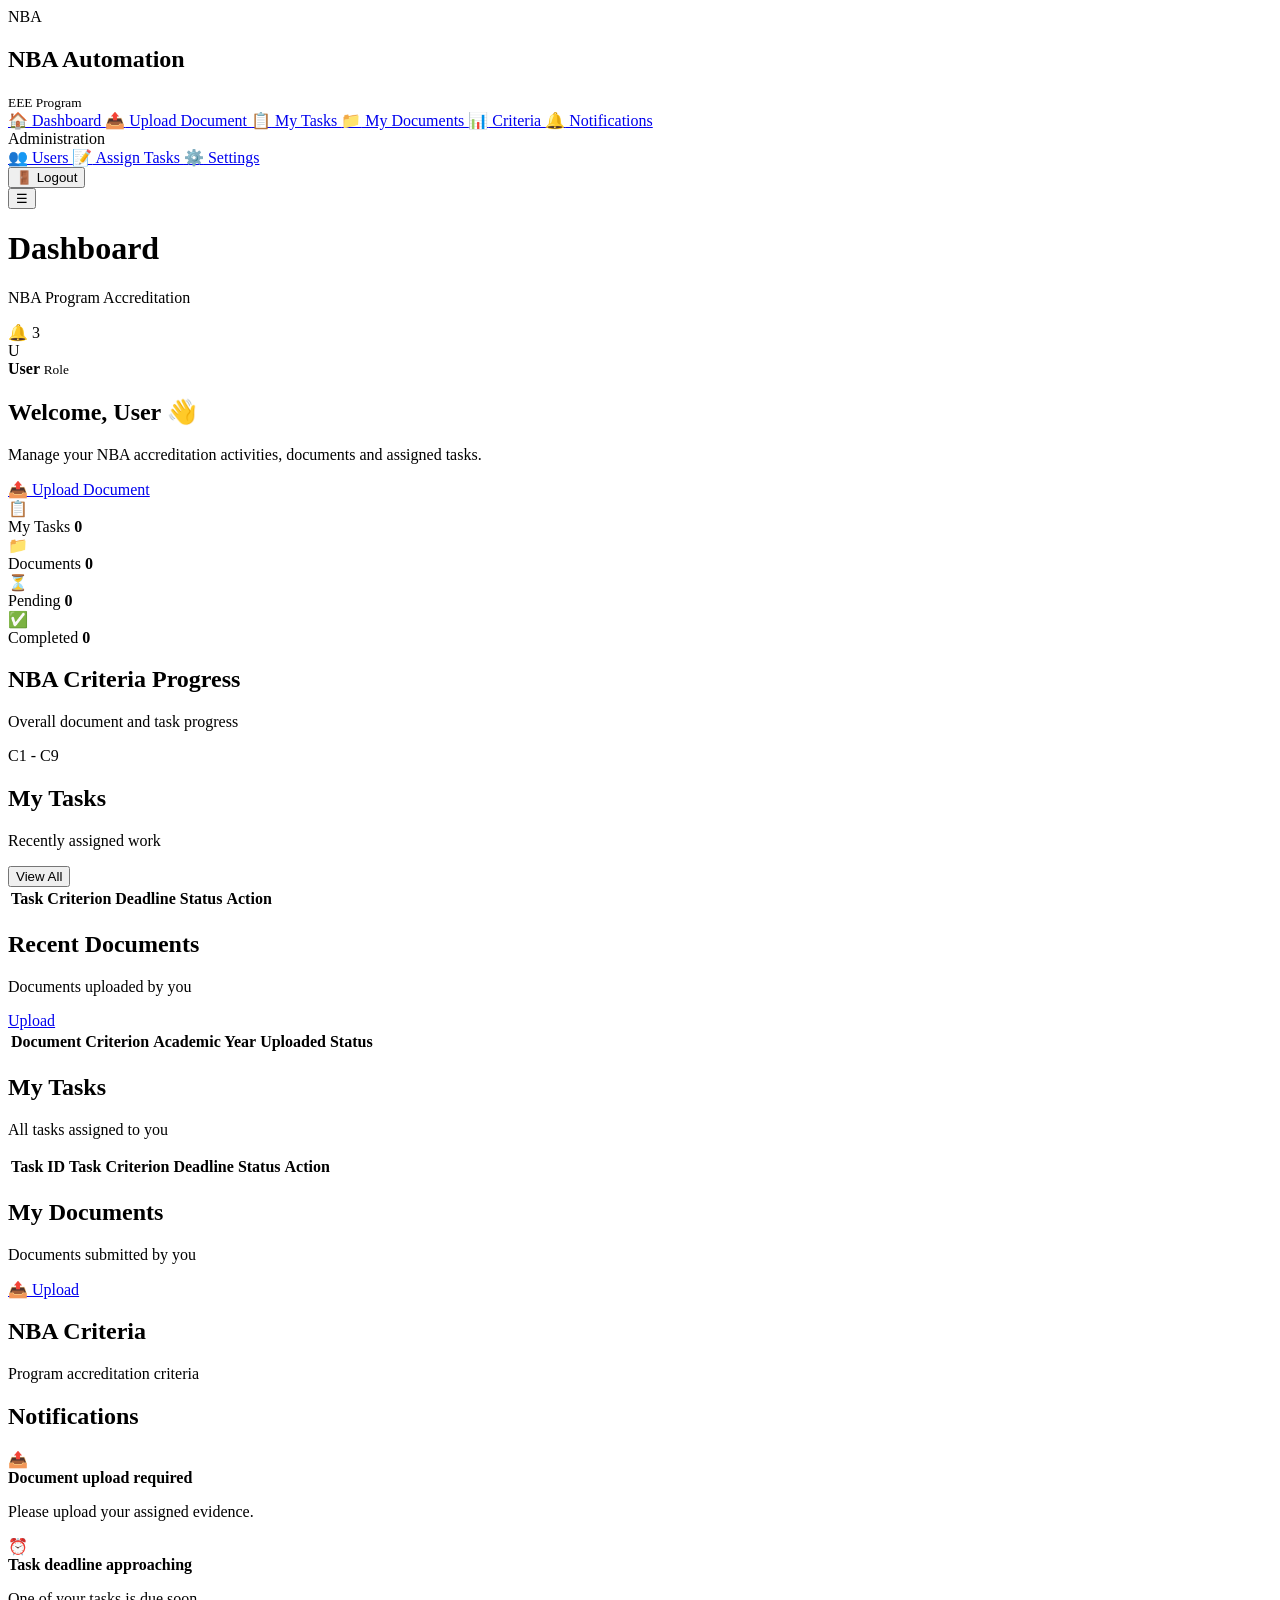
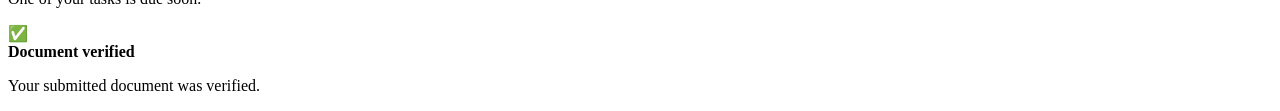
==== dashboard.html @ 3bd7bbf4 "Create dashboard.html" ====
<!DOCTYPE html>
<html lang="en">

<head>

    <meta charset="UTF-8">

    <meta
        name="viewport"
        content="width=device-width, initial-scale=1.0"
    >

    <title>NBA Automation - Dashboard</title>

    <link rel="stylesheet" href="style.css">

</head>


<body>

<div class="app-container">


    <!-- SIDEBAR -->

    <aside class="sidebar" id="sidebar">

        <div class="sidebar-header">

            <div class="sidebar-logo">
                NBA
            </div>

            <div>

                <h2>NBA Automation</h2>

                <small>
                    EEE Program
                </small>

            </div>

        </div>


        <nav class="sidebar-nav">

            <a
                href="dashboard.html"
                class="nav-item active"
            >
                <span>🏠</span>
                Dashboard
            </a>


            <a
                href="upload.html"
                class="nav-item"
            >
                <span>📤</span>
                Upload Document
            </a>


            <a
                href="#"
                class="nav-item"
                onclick="showSection('tasks')"
            >
                <span>📋</span>
                My Tasks
            </a>


            <a
                href="#"
                class="nav-item"
                onclick="showSection('documents')"
            >
                <span>📁</span>
                My Documents
            </a>


            <a
                href="#"
                class="nav-item"
                onclick="showSection('criteria')"
            >
                <span>📊</span>
                Criteria
            </a>


            <a
                href="#"
                class="nav-item"
                onclick="showSection('notifications')"
            >
                <span>🔔</span>
                Notifications
            </a>


            <div
                id="adminMenu"
                class="admin-menu"
            >

                <div class="nav-section-title">
                    Administration
                </div>

                <a href="#" class="nav-item">
                    <span>👥</span>
                    Users
                </a>

                <a href="#" class="nav-item">
                    <span>📝</span>
                    Assign Tasks
                </a>

                <a href="#" class="nav-item">
                    <span>⚙️</span>
                    Settings
                </a>

            </div>

        </nav>


        <div class="sidebar-bottom">

            <button
                class="logout-btn"
                onclick="logout()"
            >
                🚪 Logout
            </button>

        </div>

    </aside>



    <!-- MAIN CONTENT -->

    <main class="main-content">


        <!-- TOP BAR -->

        <header class="topbar">

            <button
                class="mobile-menu-btn"
                onclick="toggleSidebar()"
            >
                ☰
            </button>


            <div>

                <h1 id="pageTitle">
                    Dashboard
                </h1>

                <p id="pageSubtitle">
                    NBA Program Accreditation
                </p>

            </div>


            <div class="user-area">

                <div class="notification-icon">
                    🔔
                    <span>3</span>
                </div>


                <div class="user-profile">

                    <div
                        class="user-avatar"
                        id="userAvatar"
                    >
                        U
                    </div>

                    <div>

                        <strong id="userName">
                            User
                        </strong>

                        <small id="userRole">
                            Role
                        </small>

                    </div>

                </div>

            </div>

        </header>



        <!-- DASHBOARD -->

        <section id="dashboardSection">


            <!-- WELCOME -->

            <div class="welcome-card">

                <div>

                    <h2>
                        Welcome, <span id="welcomeName">User</span> 👋
                    </h2>

                    <p>
                        Manage your NBA accreditation activities,
                        documents and assigned tasks.
                    </p>

                </div>


                <a
                    href="upload.html"
                    class="btn btn-light"
                >
                    📤 Upload Document
                </a>

            </div>



            <!-- STAT CARDS -->

            <div class="stats-grid">

                <div class="stat-card">

                    <div class="stat-icon blue">
                        📋
                    </div>

                    <div>

                        <span>
                            My Tasks
                        </span>

                        <strong id="totalTasks">
                            0
                        </strong>

                    </div>

                </div>


                <div class="stat-card">

                    <div class="stat-icon green">
                        📁
                    </div>

                    <div>

                        <span>
                            Documents
                        </span>

                        <strong id="totalDocuments">
                            0
                        </strong>

                    </div>

                </div>


                <div class="stat-card">

                    <div class="stat-icon orange">
                        ⏳
                    </div>

                    <div>

                        <span>
                            Pending
                        </span>

                        <strong id="pendingTasks">
                            0
                        </strong>

                    </div>

                </div>


                <div class="stat-card">

                    <div class="stat-icon purple">
                        ✅
                    </div>

                    <div>

                        <span>
                            Completed
                        </span>

                        <strong id="completedTasks">
                            0
                        </strong>

                    </div>

                </div>

            </div>



            <!-- CRITERIA PROGRESS -->

            <div class="section-card">

                <div class="section-header">

                    <div>

                        <h2>
                            NBA Criteria Progress
                        </h2>

                        <p>
                            Overall document and task progress
                        </p>

                    </div>

                    <span class="badge badge-blue">
                        C1 - C9
                    </span>

                </div>


                <div
                    id="criteriaProgress"
                    class="criteria-grid"
                >
                </div>

            </div>



            <!-- RECENT TASKS -->

            <div class="section-card">

                <div class="section-header">

                    <div>

                        <h2>
                            My Tasks
                        </h2>

                        <p>
                            Recently assigned work
                        </p>

                    </div>

                    <button
                        class="btn btn-secondary"
                        onclick="showSection('tasks')"
                    >
                        View All
                    </button>

                </div>


                <div class="table-container">

                    <table>

                        <thead>

                            <tr>

                                <th>
                                    Task
                                </th>

                                <th>
                                    Criterion
                                </th>

                                <th>
                                    Deadline
                                </th>

                                <th>
                                    Status
                                </th>

                                <th>
                                    Action
                                </th>

                            </tr>

                        </thead>

                        <tbody id="taskTableBody">
                        </tbody>

                    </table>

                </div>

            </div>



            <!-- RECENT DOCUMENTS -->

            <div class="section-card">

                <div class="section-header">

                    <div>

                        <h2>
                            Recent Documents
                        </h2>

                        <p>
                            Documents uploaded by you
                        </p>

                    </div>

                    <a
                        href="upload.html"
                        class="btn btn-primary"
                    >
                        Upload
                    </a>

                </div>


                <div class="table-container">

                    <table>

                        <thead>

                            <tr>

                                <th>
                                    Document
                                </th>

                                <th>
                                    Criterion
                                </th>

                                <th>
                                    Academic Year
                                </th>

                                <th>
                                    Uploaded
                                </th>

                                <th>
                                    Status
                                </th>

                            </tr>

                        </thead>

                        <tbody id="documentTableBody">
                        </tbody>

                    </table>

                </div>

            </div>

        </section>



        <!-- TASKS SECTION -->

        <section
            id="tasksSection"
            class="hidden"
        >

            <div class="section-card">

                <div class="section-header">

                    <div>

                        <h2>
                            My Tasks
                        </h2>

                        <p>
                            All tasks assigned to you
                        </p>

                    </div>

                </div>


                <div class="table-container">

                    <table>

                        <thead>

                            <tr>

                                <th>Task ID</th>
                                <th>Task</th>
                                <th>Criterion</th>
                                <th>Deadline</th>
                                <th>Status</th>
                                <th>Action</th>

                            </tr>

                        </thead>

                        <tbody id="allTasksBody">
                        </tbody>

                    </table>

                </div>

            </div>

        </section>



        <!-- DOCUMENTS SECTION -->

        <section
            id="documentsSection"
            class="hidden"
        >

            <div class="section-card">

                <div class="section-header">

                    <div>

                        <h2>
                            My Documents
                        </h2>

                        <p>
                            Documents submitted by you
                        </p>

                    </div>

                    <a
                        href="upload.html"
                        class="btn btn-primary"
                    >
                        📤 Upload
                    </a>

                </div>


                <div class="document-list" id="allDocuments">
                </div>

            </div>

        </section>



        <!-- CRITERIA SECTION -->

        <section
            id="criteriaSection"
            class="hidden"
        >

            <div class="section-card">

                <h2>
                    NBA Criteria
                </h2>

                <p>
                    Program accreditation criteria
                </p>


                <div
                    id="criteriaList"
                    class="criteria-list"
                >
                </div>

            </div>

        </section>



        <!-- NOTIFICATIONS -->

        <section
            id="notificationsSection"
            class="hidden"
        >

            <div class="section-card">

                <h2>
                    Notifications
                </h2>

                <div class="notification-list">

                    <div class="notification">
                        <span>📤</span>
                        <div>
                            <strong>Document upload required</strong>
                            <p>
                                Please upload your assigned evidence.
                            </p>
                        </div>
                    </div>


                    <div class="notification">
                        <span>⏰</span>
                        <div>
                            <strong>Task deadline approaching</strong>
                            <p>
                                One of your tasks is due soon.
                            </p>
                        </div>
                    </div>


                    <div class="notification">
                        <span>✅</span>
                        <div>
                            <strong>Document verified</strong>
                            <p>
                                Your submitted document was verified.
                            </p>
                        </div>
                    </div>

                </div>

            </div>

        </section>


    </main>

</div>


<script src="app.js"></script>

</body>
</html>
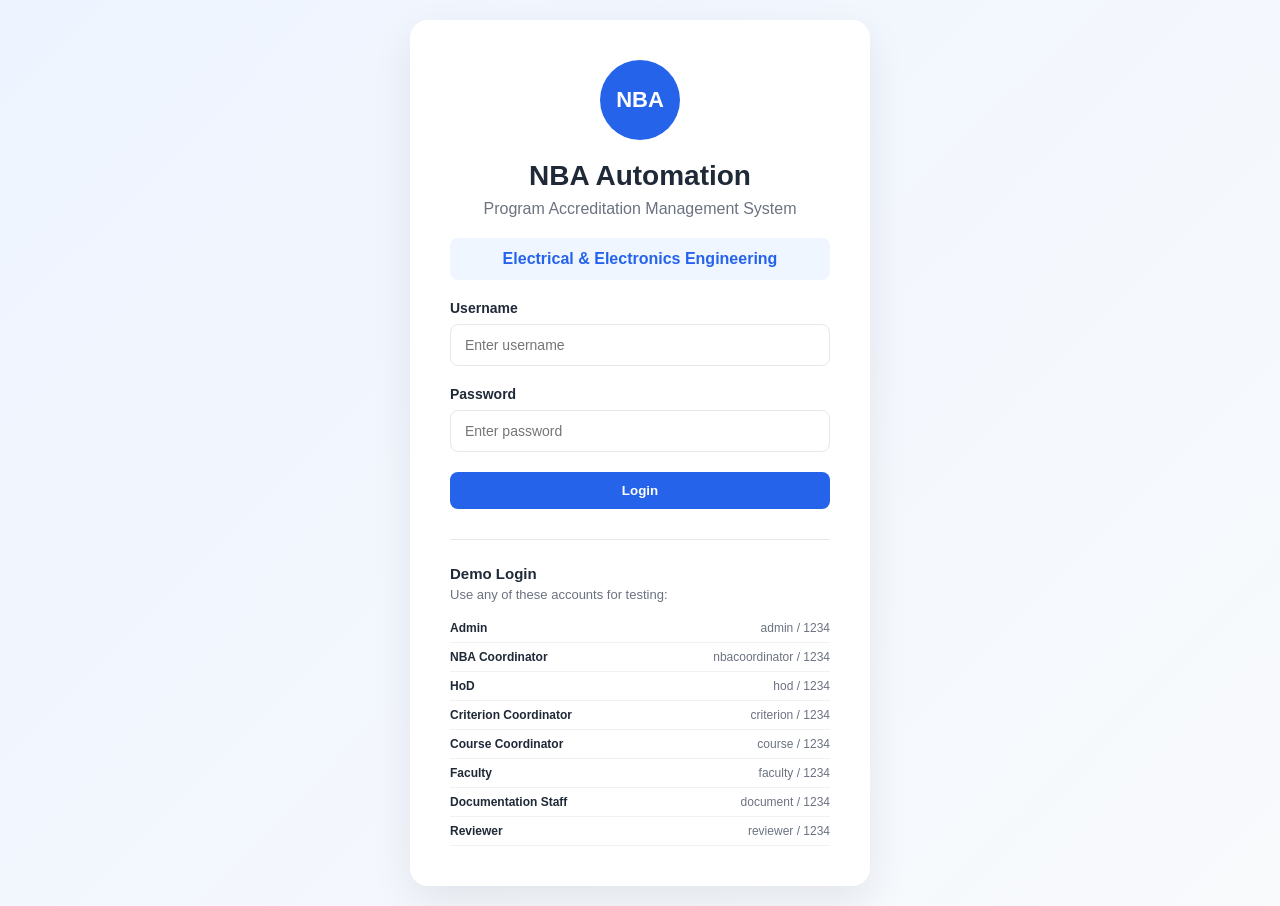
==== commit 60ada135: "Update dashboard.html" ====
--- a/dashboard.html
+++ b/dashboard.html
@@ -1,715 +1,209 @@
 <!DOCTYPE html>
 <html lang="en">
-
 <head>
-
-    <meta charset="UTF-8">
-
-    <meta
-        name="viewport"
-        content="width=device-width, initial-scale=1.0"
-    >
-
-    <title>NBA Automation - Dashboard</title>
-
-    <link rel="stylesheet" href="style.css">
-
+  <meta charset="UTF-8">
+  <meta name="viewport" content="width=device-width, initial-scale=1.0">
+  <title>NBA Automation - Dashboard</title>
+  <link rel="stylesheet" href="style.css">
 </head>
-
-
 <body>
-
 <div class="app-container">
 
-
-    <!-- SIDEBAR -->
-
-    <aside class="sidebar" id="sidebar">
-
-        <div class="sidebar-header">
-
-            <div class="sidebar-logo">
-                NBA
-            </div>
-
-            <div>
-
-                <h2>NBA Automation</h2>
-
-                <small>
-                    EEE Program
-                </small>
-
-            </div>
-
-        </div>
-
-
-        <nav class="sidebar-nav">
-
-            <a
-                href="dashboard.html"
-                class="nav-item active"
-            >
-                <span>🏠</span>
-                Dashboard
-            </a>
-
-
-            <a
-                href="upload.html"
-                class="nav-item"
-            >
-                <span>📤</span>
-                Upload Document
-            </a>
-
-
-            <a
-                href="#"
-                class="nav-item"
-                onclick="showSection('tasks')"
-            >
-                <span>📋</span>
-                My Tasks
-            </a>
-
-
-            <a
-                href="#"
-                class="nav-item"
-                onclick="showSection('documents')"
-            >
-                <span>📁</span>
-                My Documents
-            </a>
-
-
-            <a
-                href="#"
-                class="nav-item"
-                onclick="showSection('criteria')"
-            >
-                <span>📊</span>
-                Criteria
-            </a>
-
-
-            <a
-                href="#"
-                class="nav-item"
-                onclick="showSection('notifications')"
-            >
-                <span>🔔</span>
-                Notifications
-            </a>
-
-
-            <div
-                id="adminMenu"
-                class="admin-menu"
-            >
-
-                <div class="nav-section-title">
-                    Administration
-                </div>
-
-                <a href="#" class="nav-item">
-                    <span>👥</span>
-                    Users
-                </a>
-
-                <a href="#" class="nav-item">
-                    <span>📝</span>
-                    Assign Tasks
-                </a>
-
-                <a href="#" class="nav-item">
-                    <span>⚙️</span>
-                    Settings
-                </a>
-
-            </div>
-
-        </nav>
-
-
-        <div class="sidebar-bottom">
-
-            <button
-                class="logout-btn"
-                onclick="logout()"
-            >
-                🚪 Logout
-            </button>
-
-        </div>
-
-    </aside>
-
-
-
-    <!-- MAIN CONTENT -->
-
-    <main class="main-content">
-
-
-        <!-- TOP BAR -->
-
-        <header class="topbar">
-
-            <button
-                class="mobile-menu-btn"
-                onclick="toggleSidebar()"
-            >
-                ☰
-            </button>
-
-
-            <div>
-
-                <h1 id="pageTitle">
-                    Dashboard
-                </h1>
-
-                <p id="pageSubtitle">
-                    NBA Program Accreditation
-                </p>
-
-            </div>
-
-
-            <div class="user-area">
-
-                <div class="notification-icon">
-                    🔔
-                    <span>3</span>
-                </div>
-
-
-                <div class="user-profile">
-
-                    <div
-                        class="user-avatar"
-                        id="userAvatar"
-                    >
-                        U
-                    </div>
-
-                    <div>
-
-                        <strong id="userName">
-                            User
-                        </strong>
-
-                        <small id="userRole">
-                            Role
-                        </small>
-
-                    </div>
-
-                </div>
-
-            </div>
-
-        </header>
-
-
-
-        <!-- DASHBOARD -->
-
-        <section id="dashboardSection">
-
-
-            <!-- WELCOME -->
-
-            <div class="welcome-card">
-
-                <div>
-
-                    <h2>
-                        Welcome, <span id="welcomeName">User</span> 👋
-                    </h2>
-
-                    <p>
-                        Manage your NBA accreditation activities,
-                        documents and assigned tasks.
-                    </p>
-
-                </div>
-
-
-                <a
-                    href="upload.html"
-                    class="btn btn-light"
-                >
-                    📤 Upload Document
-                </a>
-
-            </div>
-
-
-
-            <!-- STAT CARDS -->
-
-            <div class="stats-grid">
-
-                <div class="stat-card">
-
-                    <div class="stat-icon blue">
-                        📋
-                    </div>
-
-                    <div>
-
-                        <span>
-                            My Tasks
-                        </span>
-
-                        <strong id="totalTasks">
-                            0
-                        </strong>
-
-                    </div>
-
-                </div>
-
-
-                <div class="stat-card">
-
-                    <div class="stat-icon green">
-                        📁
-                    </div>
-
-                    <div>
-
-                        <span>
-                            Documents
-                        </span>
-
-                        <strong id="totalDocuments">
-                            0
-                        </strong>
-
-                    </div>
-
-                </div>
-
-
-                <div class="stat-card">
-
-                    <div class="stat-icon orange">
-                        ⏳
-                    </div>
-
-                    <div>
-
-                        <span>
-                            Pending
-                        </span>
-
-                        <strong id="pendingTasks">
-                            0
-                        </strong>
-
-                    </div>
-
-                </div>
-
-
-                <div class="stat-card">
-
-                    <div class="stat-icon purple">
-                        ✅
-                    </div>
-
-                    <div>
-
-                        <span>
-                            Completed
-                        </span>
-
-                        <strong id="completedTasks">
-                            0
-                        </strong>
-
-                    </div>
-
-                </div>
-
-            </div>
-
-
-
-            <!-- CRITERIA PROGRESS -->
-
-            <div class="section-card">
-
-                <div class="section-header">
-
-                    <div>
-
-                        <h2>
-                            NBA Criteria Progress
-                        </h2>
-
-                        <p>
-                            Overall document and task progress
-                        </p>
-
-                    </div>
-
-                    <span class="badge badge-blue">
-                        C1 - C9
-                    </span>
-
-                </div>
-
-
-                <div
-                    id="criteriaProgress"
-                    class="criteria-grid"
-                >
-                </div>
-
-            </div>
-
-
-
-            <!-- RECENT TASKS -->
-
-            <div class="section-card">
-
-                <div class="section-header">
-
-                    <div>
-
-                        <h2>
-                            My Tasks
-                        </h2>
-
-                        <p>
-                            Recently assigned work
-                        </p>
-
-                    </div>
-
-                    <button
-                        class="btn btn-secondary"
-                        onclick="showSection('tasks')"
-                    >
-                        View All
-                    </button>
-
-                </div>
-
-
-                <div class="table-container">
-
-                    <table>
-
-                        <thead>
-
-                            <tr>
-
-                                <th>
-                                    Task
-                                </th>
-
-                                <th>
-                                    Criterion
-                                </th>
-
-                                <th>
-                                    Deadline
-                                </th>
-
-                                <th>
-                                    Status
-                                </th>
-
-                                <th>
-                                    Action
-                                </th>
-
-                            </tr>
-
-                        </thead>
-
-                        <tbody id="taskTableBody">
-                        </tbody>
-
-                    </table>
-
-                </div>
-
-            </div>
-
-
-
-            <!-- RECENT DOCUMENTS -->
-
-            <div class="section-card">
-
-                <div class="section-header">
-
-                    <div>
-
-                        <h2>
-                            Recent Documents
-                        </h2>
-
-                        <p>
-                            Documents uploaded by you
-                        </p>
-
-                    </div>
-
-                    <a
-                        href="upload.html"
-                        class="btn btn-primary"
-                    >
-                        Upload
-                    </a>
-
-                </div>
-
-
-                <div class="table-container">
-
-                    <table>
-
-                        <thead>
-
-                            <tr>
-
-                                <th>
-                                    Document
-                                </th>
-
-                                <th>
-                                    Criterion
-                                </th>
-
-                                <th>
-                                    Academic Year
-                                </th>
-
-                                <th>
-                                    Uploaded
-                                </th>
-
-                                <th>
-                                    Status
-                                </th>
-
-                            </tr>
-
-                        </thead>
-
-                        <tbody id="documentTableBody">
-                        </tbody>
-
-                    </table>
-
-                </div>
-
-            </div>
-
-        </section>
-
-
-
-        <!-- TASKS SECTION -->
-
-        <section
-            id="tasksSection"
-            class="hidden"
-        >
-
-            <div class="section-card">
-
-                <div class="section-header">
-
-                    <div>
-
-                        <h2>
-                            My Tasks
-                        </h2>
-
-                        <p>
-                            All tasks assigned to you
-                        </p>
-
-                    </div>
-
-                </div>
-
-
-                <div class="table-container">
-
-                    <table>
-
-                        <thead>
-
-                            <tr>
-
-                                <th>Task ID</th>
-                                <th>Task</th>
-                                <th>Criterion</th>
-                                <th>Deadline</th>
-                                <th>Status</th>
-                                <th>Action</th>
-
-                            </tr>
-
-                        </thead>
-
-                        <tbody id="allTasksBody">
-                        </tbody>
-
-                    </table>
-
-                </div>
-
-            </div>
-
-        </section>
-
-
-
-        <!-- DOCUMENTS SECTION -->
-
-        <section
-            id="documentsSection"
-            class="hidden"
-        >
-
-            <div class="section-card">
-
-                <div class="section-header">
-
-                    <div>
-
-                        <h2>
-                            My Documents
-                        </h2>
-
-                        <p>
-                            Documents submitted by you
-                        </p>
-
-                    </div>
-
-                    <a
-                        href="upload.html"
-                        class="btn btn-primary"
-                    >
-                        📤 Upload
-                    </a>
-
-                </div>
-
-
-                <div class="document-list" id="allDocuments">
-                </div>
-
-            </div>
-
-        </section>
-
-
-
-        <!-- CRITERIA SECTION -->
-
-        <section
-            id="criteriaSection"
-            class="hidden"
-        >
-
-            <div class="section-card">
-
-                <h2>
-                    NBA Criteria
-                </h2>
-
-                <p>
-                    Program accreditation criteria
-                </p>
-
-
-                <div
-                    id="criteriaList"
-                    class="criteria-list"
-                >
-                </div>
-
-            </div>
-
-        </section>
-
-
-
-        <!-- NOTIFICATIONS -->
-
-        <section
-            id="notificationsSection"
-            class="hidden"
-        >
-
-            <div class="section-card">
-
-                <h2>
-                    Notifications
-                </h2>
-
-                <div class="notification-list">
-
-                    <div class="notification">
-                        <span>📤</span>
-                        <div>
-                            <strong>Document upload required</strong>
-                            <p>
-                                Please upload your assigned evidence.
-                            </p>
-                        </div>
-                    </div>
-
-
-                    <div class="notification">
-                        <span>⏰</span>
-                        <div>
-                            <strong>Task deadline approaching</strong>
-                            <p>
-                                One of your tasks is due soon.
-                            </p>
-                        </div>
-                    </div>
-
-
-                    <div class="notification">
-                        <span>✅</span>
-                        <div>
-                            <strong>Document verified</strong>
-                            <p>
-                                Your submitted document was verified.
-                            </p>
-                        </div>
-                    </div>
-
-                </div>
-
-            </div>
-
-        </section>
-
-
-    </main>
-
+  <!-- SIDEBAR -->
+  <aside class="sidebar" id="sidebar">
+    <div class="sidebar-header">
+      <div class="sidebar-logo">NBA</div>
+      <div>
+        <h2>NBA Automation</h2>
+        <small>EEE Program</small>
+      </div>
+    </div>
+
+    <nav class="sidebar-nav">
+      <a href="dashboard.html" class="nav-item active">
+        <span>🏠</span> Dashboard
+      </a>
+      <a href="upload.html" class="nav-item">
+        <span>📤</span> Upload Document
+      </a>
+      <a href="#" class="nav-item" onclick="showSection('tasks')">
+        <span>📋</span> My Tasks
+      </a>
+      <a href="#" class="nav-item" onclick="showSection('documents')">
+        <span>📁</span> My Documents
+      </a>
+      <a href="#" class="nav-item" onclick="showSection('docManagement')">
+        <span>📑</span> Document Management
+      </a>
+      <a href="#" class="nav-item" onclick="showSection('criteria')">
+        <span>📊</span> Criteria
+      </a>
+      <a href="#" class="nav-item" onclick="showSection('notifications')">
+        <span>🔔</span> Notifications
+      </a>
+
+      <div id="adminMenu" class="admin-menu">
+        <div class="nav-section-title">Administration</div>
+        <a href="#" class="nav-item"><span>👥</span> Users</a>
+        <a href="#" class="nav-item"><span>📝</span> Assign Tasks</a>
+        <a href="#" class="nav-item"><span>⚙️</span> Settings</a>
+      </div>
+    </nav>
+
+    <div class="sidebar-bottom">
+      <button class="logout-btn" onclick="logout()">🚪 Logout</button>
+    </div>
+  </aside>
+
+  <!-- MAIN CONTENT -->
+  <main class="main-content">
+
+    <!-- TOP BAR -->
+    <header class="topbar">
+      <button class="mobile-menu-btn" onclick="toggleSidebar()">☰</button>
+      <div>
+        <h1 id="pageTitle">Dashboard</h1>
+        <p id="pageSubtitle">NBA Program Accreditation</p>
+      </div>
+      <div class="user-area">
+        <div class="notification-icon">🔔<span>3</span></div>
+        <div class="user-profile">
+          <div class="user-avatar" id="userAvatar">U</div>
+          <div>
+            <strong id="userName">User</strong>
+            <small id="userRole">Role</small>
+          </div>
+        </div>
+      </div>
+    </header>
+
+    <!-- DASHBOARD -->
+    <section id="dashboardSection">
+      <!-- WELCOME -->
+      <div class="welcome-card">
+        <div>
+          <h2>Welcome, <span id="welcomeName">User</span> 👋</h2>
+          <p>Manage your NBA accreditation activities, documents and assigned tasks.</p>
+        </div>
+        <a href="upload.html" class="btn btn-light">📤 Upload Document</a>
+      </div>
+
+      <!-- STAT CARDS -->
+      <div class="stats-grid">
+        <div class="stat-card">
+          <div class="stat-icon blue">📋</div>
+          <div><span>My Tasks</span><strong id="totalTasks">0</strong></div>
+        </div>
+        <div class="stat-card">
+          <div class="stat-icon green">📁</div>
+          <div><span>Documents</span><strong id="totalDocuments">0</strong></div>
+        </div>
+        <div class="stat-card">
+          <div class="stat-icon orange">⏳</div>
+          <div><span>Pending</span><strong id="pendingTasks">0</strong></div>
+        </div>
+        <div class="stat-card">
+          <div class="stat-icon purple">✅</div>
+          <div><span>Completed</span><strong id="completedTasks">0</strong></div>
+        </div>
+      </div>
+
+      <!-- CRITERIA PROGRESS -->
+      <div class="section-card">
+        <div class="section-header">
+          <div><h2>NBA Criteria Progress</h2><p>Overall document and task progress</p></div>
+          <span class="badge badge-blue">C1 - C9</span>
+        </div>
+        <div id="criteriaProgress" class="criteria-grid"></div>
+      </div>
+
+      <!-- RECENT TASKS -->
+      <div class="section-card">
+        <div class="section-header">
+          <div><h2>My Tasks</h2><p>Recently assigned work</p></div>
+          <button class="btn btn-secondary" onclick="showSection('tasks')">View All</button>
+        </div>
+        <div class="table-container">
+          <table>
+            <thead><tr><th>Task</th><th>Criterion</th><th>Deadline</th><th>Status</th><th>Action</th></tr></thead>
+            <tbody id="taskTableBody"></tbody>
+          </table>
+        </div>
+      </div>
+
+      <!-- RECENT DOCUMENTS -->
+      <div class="section-card">
+        <div class="section-header">
+          <div><h2>Recent Documents</h2><p>Documents uploaded by you</p></div>
+          <a href="upload.html" class="btn btn-primary">Upload</a>
+        </div>
+        <div class="table-container">
+          <table>
+            <thead><tr><th>Document</th><th>Criterion</th><th>Academic Year</th><th>Uploaded</th><th>Status</th></tr></thead>
+            <tbody id="documentTableBody"></tbody>
+          </table>
+        </div>
+      </div>
+    </section>
+
+    <!-- TASKS SECTION -->
+    <section id="tasksSection" class="hidden">
+      <div class="section-card">
+        <div class="section-header"><div><h2>My Tasks</h2><p>All tasks assigned to you</p></div></div>
+        <div class="table-container">
+          <table>
+            <thead><tr><th>Task ID</th><th>Task</th><th>Criterion</th><th>Deadline</th><th>Status</th><th>Action</th></tr></thead>
+            <tbody id="allTasksBody"></tbody>
+          </table>
+        </div>
+      </div>
+    </section>
+
+    <!-- DOCUMENTS SECTION (My Documents) -->
+    <section id="documentsSection" class="hidden">
+      <div class="section-card">
+        <div class="section-header">
+          <div><h2>My Documents</h2><p>Documents submitted by you</p></div>
+          <a href="upload.html" class="btn btn-primary">📤 Upload</a>
+        </div>
+        <div class="document-list" id="allDocuments"></div>
+      </div>
+    </section>
+
+    <!-- DOCUMENT MANAGEMENT SECTION -->
+    <section id="docManagementSection" class="hidden">
+      <div class="section-card">
+        <div class="section-header">
+          <div><h2>Document Management</h2><p>Manage all required documents for NBA accreditation</p></div>
+        </div>
+        <div id="docManagementTable"></div>
+      </div>
+    </section>
+
+    <!-- CRITERIA SECTION -->
+    <section id="criteriaSection" class="hidden">
+      <div class="section-card">
+        <h2>NBA Criteria</h2>
+        <p>Program accreditation criteria</p>
+        <div id="criteriaList" class="criteria-list"></div>
+      </div>
+    </section>
+
+    <!-- NOTIFICATIONS -->
+    <section id="notificationsSection" class="hidden">
+      <div class="section-card">
+        <h2>Notifications</h2>
+        <div class="notification-list">
+          <div class="notification"><span>📤</span><div><strong>Document upload required</strong><p>Please upload your assigned evidence.</p></div></div>
+          <div class="notification"><span>⏰</span><div><strong>Task deadline approaching</strong><p>One of your tasks is due soon.</p></div></div>
+          <div class="notification"><span>✅</span><div><strong>Document verified</strong><p>Your submitted document was verified.</p></div></div>
+        </div>
+      </div>
+    </section>
+
+  </main>
 </div>
 
-
 <script src="app.js"></script>
-
 </body>
 </html>
--- a/style.css
+++ b/style.css
@@ -0,0 +1,1619 @@
+/* =========================================
+   NBA AUTOMATION
+   MAIN STYLESHEET
+========================================= */
+
+
+* {
+    box-sizing: border-box;
+    margin: 0;
+    padding: 0;
+}
+
+
+:root {
+
+    --primary: #2563eb;
+    --primary-dark: #1d4ed8;
+
+    --background: #f5f7fb;
+
+    --sidebar: #111827;
+
+    --text: #1f2937;
+    --muted: #6b7280;
+
+    --border: #e5e7eb;
+
+    --white: #ffffff;
+
+    --success: #16a34a;
+    --warning: #d97706;
+    --danger: #dc2626;
+    --purple: #7c3aed;
+
+}
+
+
+body {
+
+    font-family:
+        Arial,
+        Helvetica,
+        sans-serif;
+
+    background: var(--background);
+
+    color: var(--text);
+
+    min-height: 100vh;
+
+}
+
+
+a {
+
+    text-decoration: none;
+
+    color: inherit;
+
+}
+
+
+button,
+input,
+select,
+textarea {
+
+    font-family: inherit;
+
+}
+
+
+
+/* =========================================
+   LOGIN
+========================================= */
+
+
+.login-page {
+
+    min-height: 100vh;
+
+    display: flex;
+
+    justify-content: center;
+
+    align-items: center;
+
+    background:
+        linear-gradient(
+            135deg,
+            #eef4ff,
+            #f8fafc
+        );
+
+    padding: 20px;
+
+}
+
+
+.login-container {
+
+    width: 100%;
+
+    max-width: 460px;
+
+}
+
+
+.login-card {
+
+    background: var(--white);
+
+    padding: 40px;
+
+    border-radius: 18px;
+
+    box-shadow:
+        0 15px 40px rgba(0, 0, 0, 0.08);
+
+}
+
+
+.login-logo {
+
+    display: flex;
+
+    justify-content: center;
+
+    margin-bottom: 20px;
+
+}
+
+
+.logo-circle {
+
+    width: 80px;
+
+    height: 80px;
+
+    border-radius: 50%;
+
+    display: flex;
+
+    align-items: center;
+
+    justify-content: center;
+
+    background: var(--primary);
+
+    color: white;
+
+    font-size: 22px;
+
+    font-weight: 800;
+
+}
+
+
+.login-card h1 {
+
+    text-align: center;
+
+    font-size: 28px;
+
+}
+
+
+.login-subtitle {
+
+    text-align: center;
+
+    color: var(--muted);
+
+    margin-top: 8px;
+
+}
+
+
+.program-name {
+
+    margin: 20px 0;
+
+    padding: 12px;
+
+    text-align: center;
+
+    background: #eff6ff;
+
+    color: var(--primary);
+
+    border-radius: 8px;
+
+    font-weight: 600;
+
+}
+
+
+
+/* =========================================
+   FORMS
+========================================= */
+
+
+.form-group {
+
+    margin-bottom: 20px;
+
+}
+
+
+.form-group label {
+
+    display: block;
+
+    margin-bottom: 8px;
+
+    font-weight: 600;
+
+    font-size: 14px;
+
+}
+
+
+.form-group input,
+.form-group select,
+.form-group textarea {
+
+    width: 100%;
+
+    border: 1px solid var(--border);
+
+    border-radius: 8px;
+
+    padding: 12px 14px;
+
+    font-size: 14px;
+
+    outline: none;
+
+    background: white;
+
+}
+
+
+.form-group input:focus,
+.form-group select:focus,
+.form-group textarea:focus {
+
+    border-color: var(--primary);
+
+    box-shadow:
+        0 0 0 3px rgba(37, 99, 235, 0.1);
+
+}
+
+
+.form-row {
+
+    display: grid;
+
+    grid-template-columns: 1fr 1fr;
+
+    gap: 20px;
+
+}
+
+
+
+/* =========================================
+   BUTTONS
+========================================= */
+
+
+.btn {
+
+    border: none;
+
+    border-radius: 8px;
+
+    padding: 11px 18px;
+
+    cursor: pointer;
+
+    font-weight: 600;
+
+    display: inline-flex;
+
+    align-items: center;
+
+    justify-content: center;
+
+    gap: 8px;
+
+    transition: 0.2s;
+
+}
+
+
+.btn-primary {
+
+    background: var(--primary);
+
+    color: white;
+
+}
+
+
+.btn-primary:hover {
+
+    background: var(--primary-dark);
+
+}
+
+
+.btn-secondary {
+
+    background: #eef2f7;
+
+    color: #374151;
+
+}
+
+
+.btn-secondary:hover {
+
+    background: #e5e7eb;
+
+}
+
+
+.btn-light {
+
+    background: white;
+
+    color: var(--primary);
+
+}
+
+
+.btn-full {
+
+    width: 100%;
+
+}
+
+
+.logout-btn {
+
+    width: 100%;
+
+    padding: 12px;
+
+    border: none;
+
+    border-radius: 8px;
+
+    background: #1f2937;
+
+    color: white;
+
+    cursor: pointer;
+
+}
+
+
+.logout-btn:hover {
+
+    background: #374151;
+
+}
+
+
+
+/* =========================================
+   LOGIN DEMO
+========================================= */
+
+
+.demo-login {
+
+    margin-top: 30px;
+
+    padding-top: 25px;
+
+    border-top: 1px solid var(--border);
+
+}
+
+
+.demo-login h3 {
+
+    font-size: 15px;
+
+    margin-bottom: 5px;
+
+}
+
+
+.demo-login p {
+
+    color: var(--muted);
+
+    font-size: 13px;
+
+    margin-bottom: 12px;
+
+}
+
+
+.demo-account {
+
+    display: flex;
+
+    justify-content: space-between;
+
+    padding: 7px 0;
+
+    font-size: 12px;
+
+    border-bottom: 1px solid #f1f1f1;
+
+}
+
+
+.demo-account span {
+
+    color: var(--muted);
+
+}
+
+
+
+/* =========================================
+   APP LAYOUT
+========================================= */
+
+
+.app-container {
+
+    display: flex;
+
+    min-height: 100vh;
+
+}
+
+
+.sidebar {
+
+    width: 260px;
+
+    background: var(--sidebar);
+
+    color: white;
+
+    position: fixed;
+
+    left: 0;
+
+    top: 0;
+
+    bottom: 0;
+
+    display: flex;
+
+    flex-direction: column;
+
+    z-index: 100;
+
+}
+
+
+.sidebar-header {
+
+    padding: 22px;
+
+    display: flex;
+
+    align-items: center;
+
+    gap: 12px;
+
+    border-bottom: 1px solid #374151;
+
+}
+
+
+.sidebar-logo {
+
+    width: 45px;
+
+    height: 45px;
+
+    border-radius: 10px;
+
+    background: var(--primary);
+
+    display: flex;
+
+    align-items: center;
+
+    justify-content: center;
+
+    font-weight: 800;
+
+}
+
+
+.sidebar-header h2 {
+
+    font-size: 16px;
+
+}
+
+
+.sidebar-header small {
+
+    color: #9ca3af;
+
+}
+
+
+.sidebar-nav {
+
+    padding: 18px 12px;
+
+    overflow-y: auto;
+
+}
+
+
+.nav-item {
+
+    display: flex;
+
+    align-items: center;
+
+    gap: 12px;
+
+    padding: 12px;
+
+    margin-bottom: 5px;
+
+    border-radius: 8px;
+
+    color: #d1d5db;
+
+    font-size: 14px;
+
+}
+
+
+.nav-item:hover {
+
+    background: #1f2937;
+
+    color: white;
+
+}
+
+
+.nav-item.active {
+
+    background: var(--primary);
+
+    color: white;
+
+}
+
+
+.nav-section-title {
+
+    color: #6b7280;
+
+    font-size: 11px;
+
+    text-transform: uppercase;
+
+    padding: 20px 12px 8px;
+
+}
+
+
+.sidebar-bottom {
+
+    margin-top: auto;
+
+    padding: 15px;
+
+}
+
+
+
+/* =========================================
+   MAIN CONTENT
+========================================= */
+
+
+.main-content {
+
+    margin-left: 260px;
+
+    width: calc(100% - 260px);
+
+    min-height: 100vh;
+
+}
+
+
+.topbar {
+
+    height: 75px;
+
+    background: white;
+
+    border-bottom: 1px solid var(--border);
+
+    display: flex;
+
+    align-items: center;
+
+    justify-content: space-between;
+
+    padding: 0 30px;
+
+}
+
+
+.topbar h1 {
+
+    font-size: 22px;
+
+}
+
+
+.topbar p {
+
+    color: var(--muted);
+
+    font-size: 13px;
+
+    margin-top: 3px;
+
+}
+
+
+.user-area {
+
+    display: flex;
+
+    align-items: center;
+
+    gap: 18px;
+
+}
+
+
+.user-profile {
+
+    display: flex;
+
+    align-items: center;
+
+    gap: 10px;
+
+}
+
+
+.user-profile small,
+.user-area small {
+
+    display: block;
+
+    color: var(--muted);
+
+    margin-top: 3px;
+
+    font-size: 11px;
+
+}
+
+
+.user-avatar {
+
+    width: 40px;
+
+    height: 40px;
+
+    border-radius: 50%;
+
+    background: var(--primary);
+
+    color: white;
+
+    display: flex;
+
+    align-items: center;
+
+    justify-content: center;
+
+    font-weight: 700;
+
+}
+
+
+.notification-icon {
+
+    position: relative;
+
+    font-size: 20px;
+
+}
+
+
+.notification-icon span {
+
+    position: absolute;
+
+    top: -6px;
+
+    right: -7px;
+
+    background: var(--danger);
+
+    color: white;
+
+    font-size: 9px;
+
+    width: 16px;
+
+    height: 16px;
+
+    display: flex;
+
+    align-items: center;
+
+    justify-content: center;
+
+    border-radius: 50%;
+
+}
+
+
+.mobile-menu-btn {
+
+    display: none;
+
+    border: none;
+
+    background: none;
+
+    font-size: 24px;
+
+}
+
+
+
+/* =========================================
+   CONTENT
+========================================= */
+
+
+#dashboardSection,
+#tasksSection,
+#documentsSection,
+#criteriaSection,
+#notificationsSection,
+.upload-page {
+
+    padding: 30px;
+
+}
+
+
+.welcome-card {
+
+    background:
+        linear-gradient(
+            135deg,
+            #2563eb,
+            #4f46e5
+        );
+
+    color: white;
+
+    border-radius: 15px;
+
+    padding: 25px 30px;
+
+    display: flex;
+
+    justify-content: space-between;
+
+    align-items: center;
+
+    margin-bottom: 25px;
+
+}
+
+
+.welcome-card h2 {
+
+    font-size: 23px;
+
+    margin-bottom: 8px;
+
+}
+
+
+.welcome-card p {
+
+    opacity: 0.85;
+
+    font-size: 14px;
+
+}
+
+
+
+/* =========================================
+   STAT CARDS
+========================================= */
+
+
+.stats-grid {
+
+    display: grid;
+
+    grid-template-columns:
+        repeat(4, 1fr);
+
+    gap: 18px;
+
+    margin-bottom: 25px;
+
+}
+
+
+.stat-card {
+
+    background: white;
+
+    border: 1px solid var(--border);
+
+    border-radius: 12px;
+
+    padding: 20px;
+
+    display: flex;
+
+    align-items: center;
+
+    gap: 15px;
+
+}
+
+
+.stat-icon {
+
+    width: 48px;
+
+    height: 48px;
+
+    border-radius: 10px;
+
+    display: flex;
+
+    align-items: center;
+
+    justify-content: center;
+
+    font-size: 21px;
+
+}
+
+
+.stat-icon.blue {
+
+    background: #dbeafe;
+
+}
+
+
+.stat-icon.green {
+
+    background: #dcfce7;
+
+}
+
+
+.stat-icon.orange {
+
+    background: #ffedd5;
+
+}
+
+
+.stat-icon.purple {
+
+    background: #ede9fe;
+
+}
+
+
+.stat-card span {
+
+    display: block;
+
+    font-size: 12px;
+
+    color: var(--muted);
+
+}
+
+
+.stat-card strong {
+
+    display: block;
+
+    font-size: 24px;
+
+    margin-top: 4px;
+
+}
+
+
+
+/* =========================================
+   SECTION CARDS
+========================================= */
+
+
+.section-card {
+
+    background: white;
+
+    border: 1px solid var(--border);
+
+    border-radius: 12px;
+
+    padding: 22px;
+
+    margin-bottom: 22px;
+
+}
+
+
+.section-header {
+
+    display: flex;
+
+    align-items: center;
+
+    justify-content: space-between;
+
+    margin-bottom: 20px;
+
+}
+
+
+.section-header h2 {
+
+    font-size: 18px;
+
+}
+
+
+.section-header p {
+
+    color: var(--muted);
+
+    font-size: 13px;
+
+    margin-top: 4px;
+
+}
+
+
+
+/* =========================================
+   BADGES
+========================================= */
+
+
+.badge {
+
+    display: inline-block;
+
+    padding: 5px 10px;
+
+    border-radius: 20px;
+
+    font-size: 11px;
+
+    font-weight: 600;
+
+}
+
+
+.badge-blue {
+
+    background: #dbeafe;
+
+    color: #1d4ed8;
+
+}
+
+
+.badge-green {
+
+    background: #dcfce7;
+
+    color: #166534;
+
+}
+
+
+.badge-orange {
+
+    background: #ffedd5;
+
+    color: #9a3412;
+
+}
+
+
+.badge-red {
+
+    background: #fee2e2;
+
+    color: #991b1b;
+
+}
+
+
+.badge-gray {
+
+    background: #f3f4f6;
+
+    color: #4b5563;
+
+}
+
+
+
+/* =========================================
+   CRITERIA
+========================================= */
+
+
+.criteria-grid {
+
+    display: grid;
+
+    grid-template-columns:
+        repeat(3, 1fr);
+
+    gap: 15px;
+
+}
+
+
+.criteria-card {
+
+    border: 1px solid var(--border);
+
+    border-radius: 10px;
+
+    padding: 15px;
+
+}
+
+
+.criteria-card-header {
+
+    display: flex;
+
+    justify-content: space-between;
+
+    margin-bottom: 12px;
+
+}
+
+
+.criteria-card h3 {
+
+    font-size: 14px;
+
+}
+
+
+.progress {
+
+    height: 8px;
+
+    background: #e5e7eb;
+
+    border-radius: 10px;
+
+    overflow: hidden;
+
+}
+
+
+.progress-bar {
+
+    height: 100%;
+
+    background: var(--primary);
+
+    border-radius: 10px;
+
+}
+
+
+
+/* =========================================
+   TABLE
+========================================= */
+
+
+.table-container {
+
+    width: 100%;
+
+    overflow-x: auto;
+
+}
+
+
+table {
+
+    width: 100%;
+
+    border-collapse: collapse;
+
+    font-size: 13px;
+
+}
+
+
+th {
+
+    text-align: left;
+
+    background: #f8fafc;
+
+    color: #4b5563;
+
+    padding: 12px;
+
+    border-bottom: 1px solid var(--border);
+
+    font-size: 12px;
+
+}
+
+
+td {
+
+    padding: 13px 12px;
+
+    border-bottom: 1px solid var(--border);
+
+}
+
+
+tr:hover td {
+
+    background: #fafafa;
+
+}
+
+
+
+/* =========================================
+   UPLOAD
+========================================= */
+
+
+.upload-page {
+
+    max-width: 1000px;
+
+}
+
+
+.file-upload-area {
+
+    border: 2px dashed #cbd5e1;
+
+    border-radius: 12px;
+
+    padding: 35px;
+
+    text-align: center;
+
+    background: #f8fafc;
+
+}
+
+
+.file-upload-area:hover {
+
+    border-color: var(--primary);
+
+    background: #eff6ff;
+
+}
+
+
+.upload-icon {
+
+    font-size: 40px;
+
+    margin-bottom: 10px;
+
+}
+
+
+.file-upload-area h3 {
+
+    margin-bottom: 5px;
+
+}
+
+
+.file-upload-area p {
+
+    color: var(--muted);
+
+    font-size: 13px;
+
+    margin-bottom: 18px;
+
+}
+
+
+.file-upload-area input[type="file"] {
+
+    display: none;
+
+}
+
+
+.selected-file {
+
+    margin-top: 15px;
+
+    color: var(--primary);
+
+    font-size: 13px;
+
+    font-weight: 600;
+
+}
+
+
+.form-actions {
+
+    display: flex;
+
+    justify-content: flex-end;
+
+    gap: 10px;
+
+    margin-top: 25px;
+
+}
+
+
+.upload-info li {
+
+    margin: 10px 0 0 20px;
+
+    color: #4b5563;
+
+    font-size: 14px;
+
+}
+
+
+.upload-status {
+
+    display: none;
+
+    padding: 12px;
+
+    border-radius: 8px;
+
+    margin-top: 15px;
+
+    font-size: 13px;
+
+}
+
+
+.upload-status.success {
+
+    display: block;
+
+    background: #dcfce7;
+
+    color: #166534;
+
+}
+
+
+.upload-status.error {
+
+    display: block;
+
+    background: #fee2e2;
+
+    color: #991b1b;
+
+}
+
+
+
+/* =========================================
+   DOCUMENT LIST
+========================================= */
+
+
+.document-item {
+
+    display: flex;
+
+    justify-content: space-between;
+
+    align-items: center;
+
+    padding: 15px;
+
+    border-bottom: 1px solid var(--border);
+
+}
+
+
+.document-item:last-child {
+
+    border-bottom: none;
+
+}
+
+
+.document-info {
+
+    display: flex;
+
+    align-items: center;
+
+    gap: 12px;
+
+}
+
+
+.document-icon {
+
+    width: 40px;
+
+    height: 40px;
+
+    border-radius: 8px;
+
+    background: #eff6ff;
+
+    display: flex;
+
+    align-items: center;
+
+    justify-content: center;
+
+}
+
+
+
+/* =========================================
+   NOTIFICATIONS
+========================================= */
+
+
+.notification {
+
+    display: flex;
+
+    gap: 15px;
+
+    padding: 15px;
+
+    border-bottom: 1px solid var(--border);
+
+}
+
+
+.notification > span {
+
+    font-size: 22px;
+
+}
+
+
+.notification strong {
+
+    font-size: 14px;
+
+}
+
+
+.notification p {
+
+    color: var(--muted);
+
+    font-size: 12px;
+
+    margin-top: 4px;
+
+}
+
+
+
+/* =========================================
+   ERROR
+========================================= */
+
+
+.error-message {
+
+    color: var(--danger);
+
+    font-size: 13px;
+
+    margin-bottom: 12px;
+
+    display: none;
+
+}
+
+
+
+/* =========================================
+   HIDDEN
+========================================= */
+
+
+.hidden {
+
+    display: none !important;
+
+}
+
+
+
+/* =========================================
+   RESPONSIVE
+========================================= */
+
+
+@media (max-width: 1000px) {
+
+    .stats-grid {
+
+        grid-template-columns:
+            repeat(2, 1fr);
+
+    }
+
+
+    .criteria-grid {
+
+        grid-template-columns:
+            repeat(2, 1fr);
+
+    }
+
+}
+
+
+@media (max-width: 768px) {
+
+    .sidebar {
+
+        transform: translateX(-100%);
+
+        transition: 0.3s;
+
+    }
+
+
+    .sidebar.open {
+
+        transform: translateX(0);
+
+    }
+
+
+    .main-content {
+
+        margin-left: 0;
+
+        width: 100%;
+
+    }
+
+
+    .mobile-menu-btn {
+
+        display: block;
+
+    }
+
+
+    .topbar {
+
+        padding: 0 15px;
+
+    }
+
+
+    .topbar h1 {
+
+        font-size: 18px;
+
+    }
+
+
+    .user-profile div:not(.user-avatar) {
+
+        display: none;
+
+    }
+
+
+    #dashboardSection,
+    #tasksSection,
+    #documentsSection,
+    #criteriaSection,
+    #notificationsSection,
+    .upload-page {
+
+        padding: 15px;
+
+    }
+
+
+    .welcome-card {
+
+        flex-direction: column;
+
+        align-items: flex-start;
+
+        gap: 20px;
+
+    }
+
+
+    .stats-grid {
+
+        grid-template-columns: 1fr 1fr;
+
+    }
+
+
+    .criteria-grid {
+
+        grid-template-columns: 1fr;
+
+    }
+
+
+    .form-row {
+
+        grid-template-columns: 1fr;
+
+        gap: 0;
+
+    }
+
+}
+
+
+@media (max-width: 500px) {
+
+    .login-card {
+
+        padding: 25px;
+
+    }
+
+
+    .stats-grid {
+
+        grid-template-columns: 1fr;
+
+    }
+
+
+    .user-area {
+
+        gap: 5px;
+
+    }
+
+
+    .notification-icon {
+
+        display: none;
+
+    }
+
+
+    .section-card {
+
+        padding: 15px;
+
+    }
+
+}
